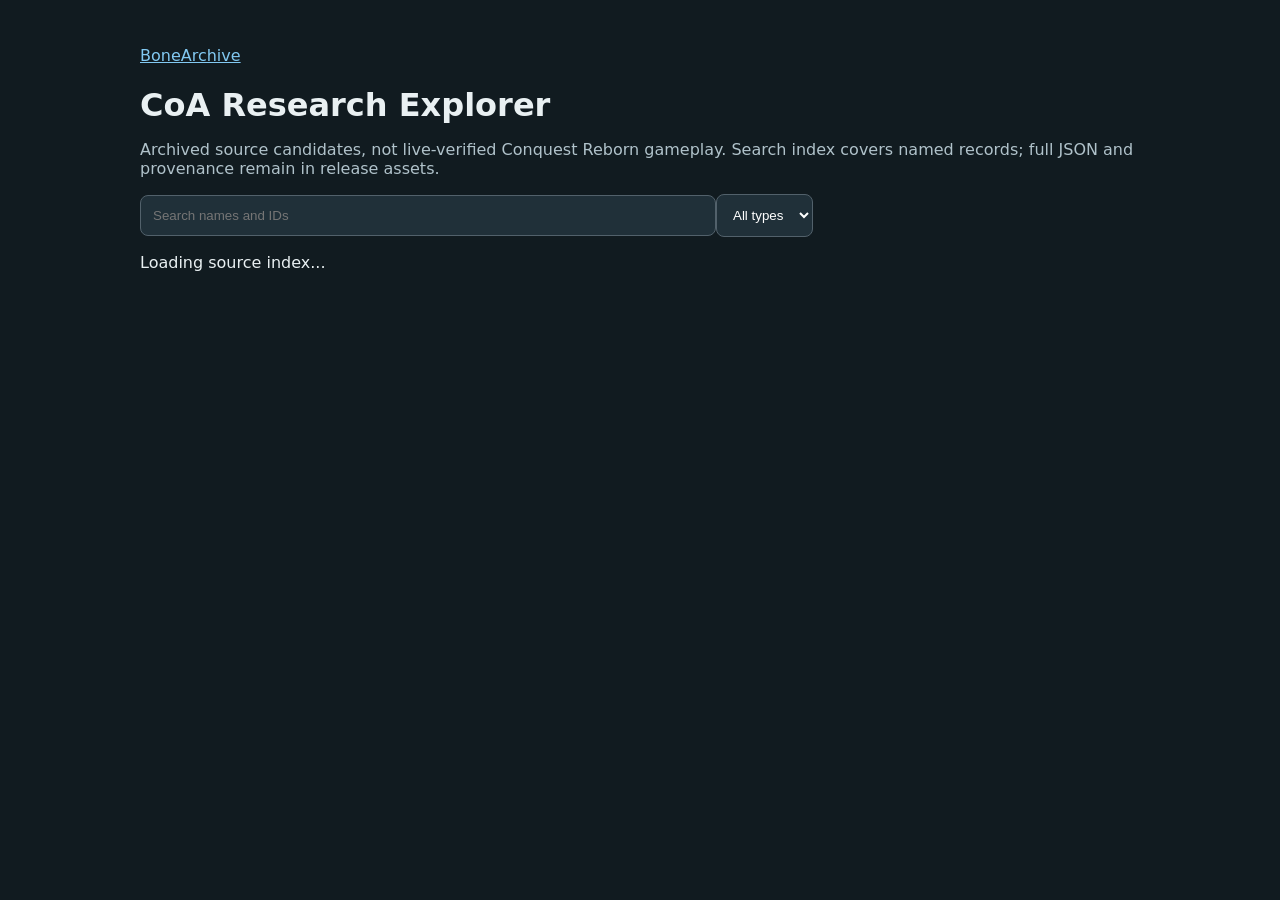
==== site/research-explorer.html @ f265a61b "feat: add source-status-aware searchable CoA research Explorer" ====
<!doctype html><html lang="en"><head><meta charset="utf-8"><meta name="viewport" content="width=device-width,initial-scale=1"><title>CoA Research Explorer v2</title><style>body{font:16px system-ui;background:#111b20;color:#e9f0f2;margin:0 auto;padding:30px;max-width:1000px}a{color:#82c9f2}input,select{background:#203039;color:white;padding:12px;border:1px solid #52616b;border-radius:8px}input{width:55%}button{cursor:pointer}article{padding:16px;border-bottom:1px solid #40525a}small{color:#b0c2ca}details{margin-top:8px}h1{margin-bottom:4px}.meta{color:#b0c2ca}</style></head><body><p><a href="./index.html">BoneArchive</a></p><h1>CoA Research Explorer</h1><p class="meta">Archived source candidates, not live-verified Conquest Reborn gameplay. Search index covers named records; full JSON and provenance remain in release assets.</p><input id="q" placeholder="Search names and IDs" aria-label="Search"><select id="kind"><option value="">All types</option><option>class</option><option>spec</option><option>quest</option><option>npc</option><option>object</option></select><p id="count">Loading source index...</p><section id="results"></section><script src="./research-explorer.js"></script></body></html>
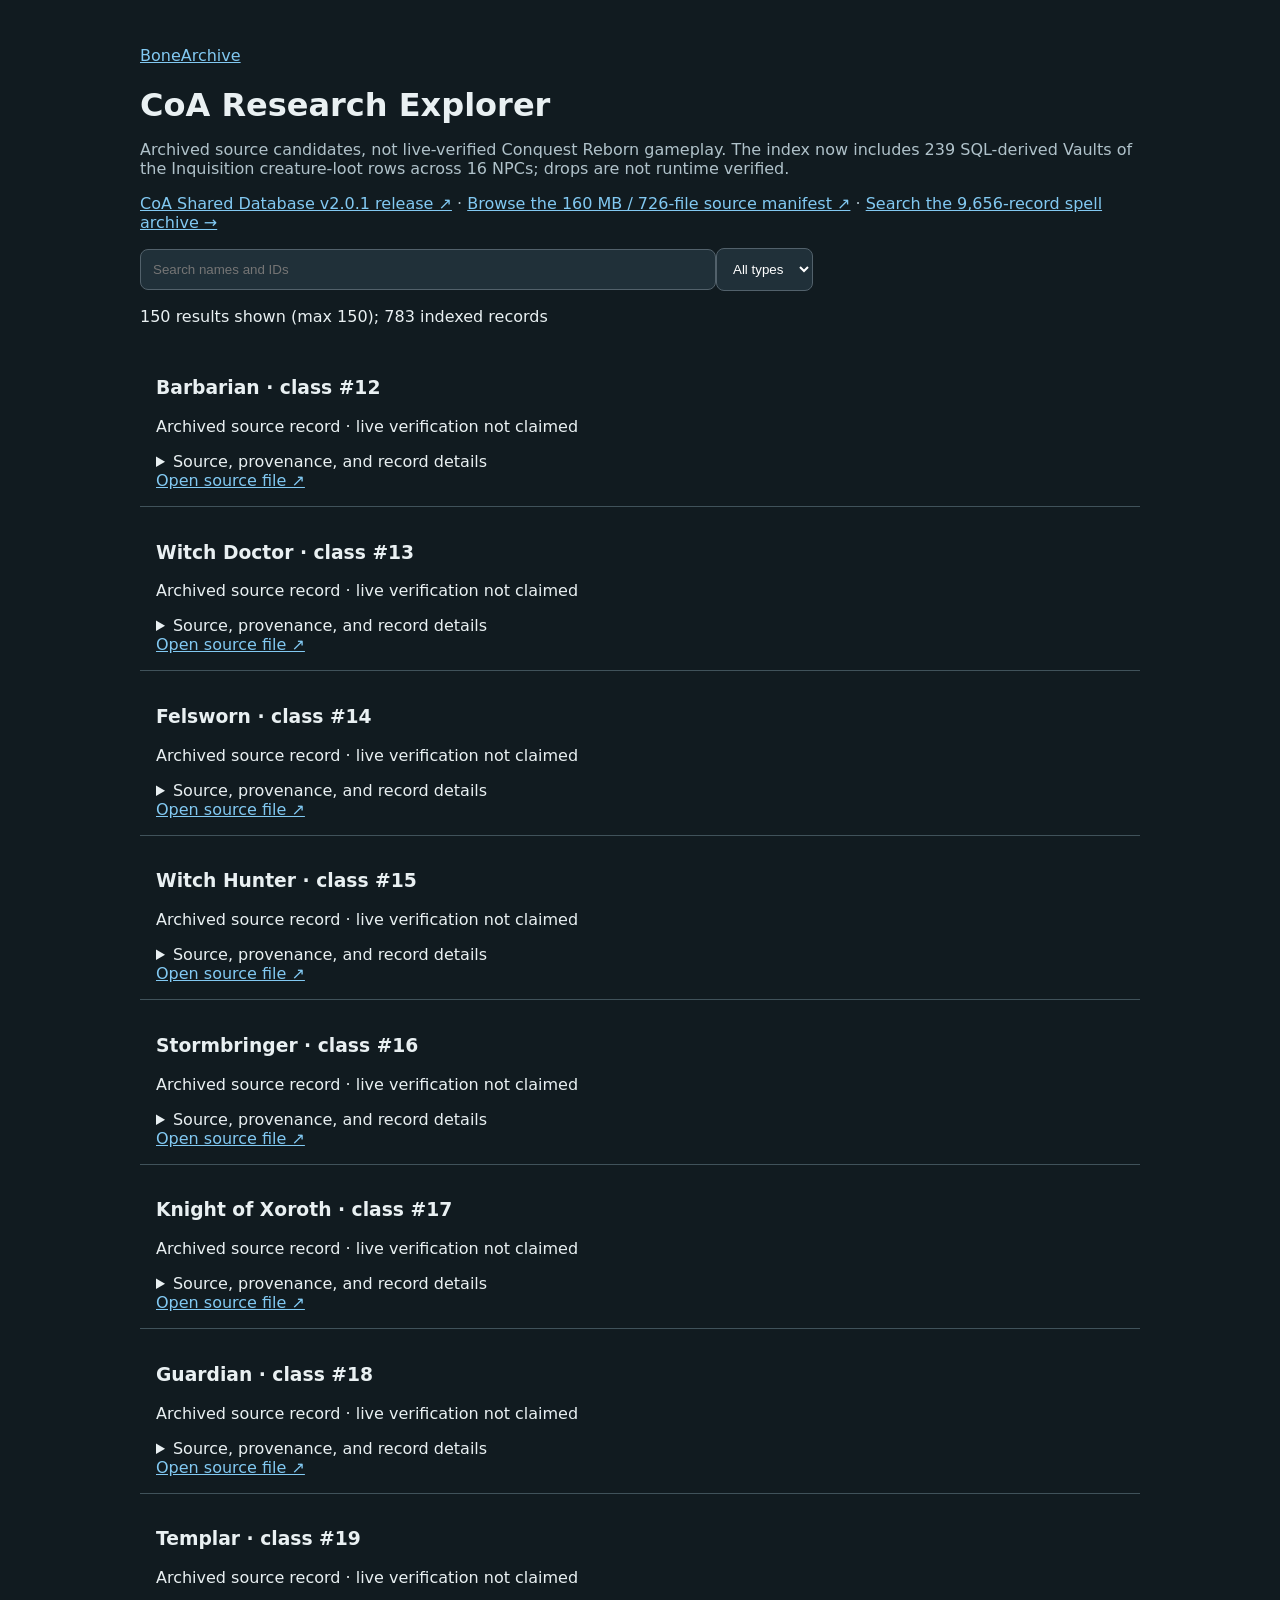
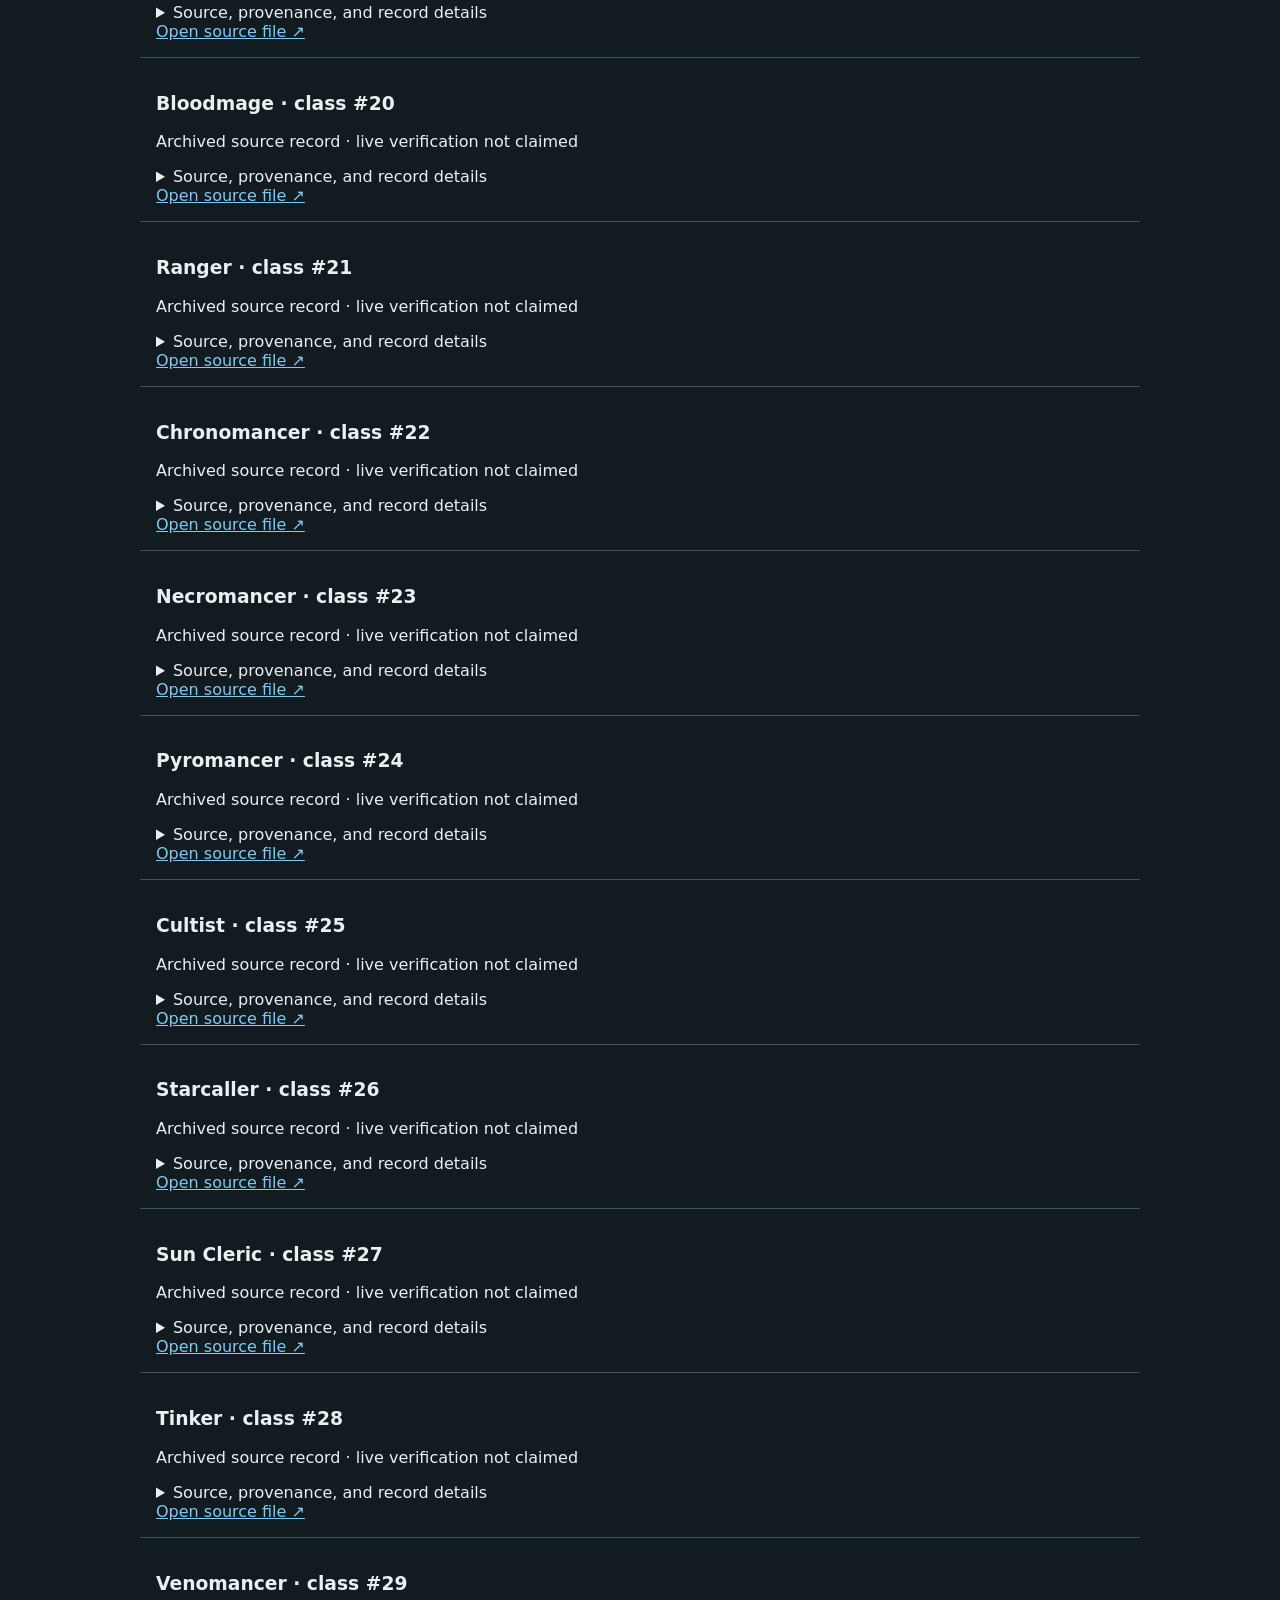
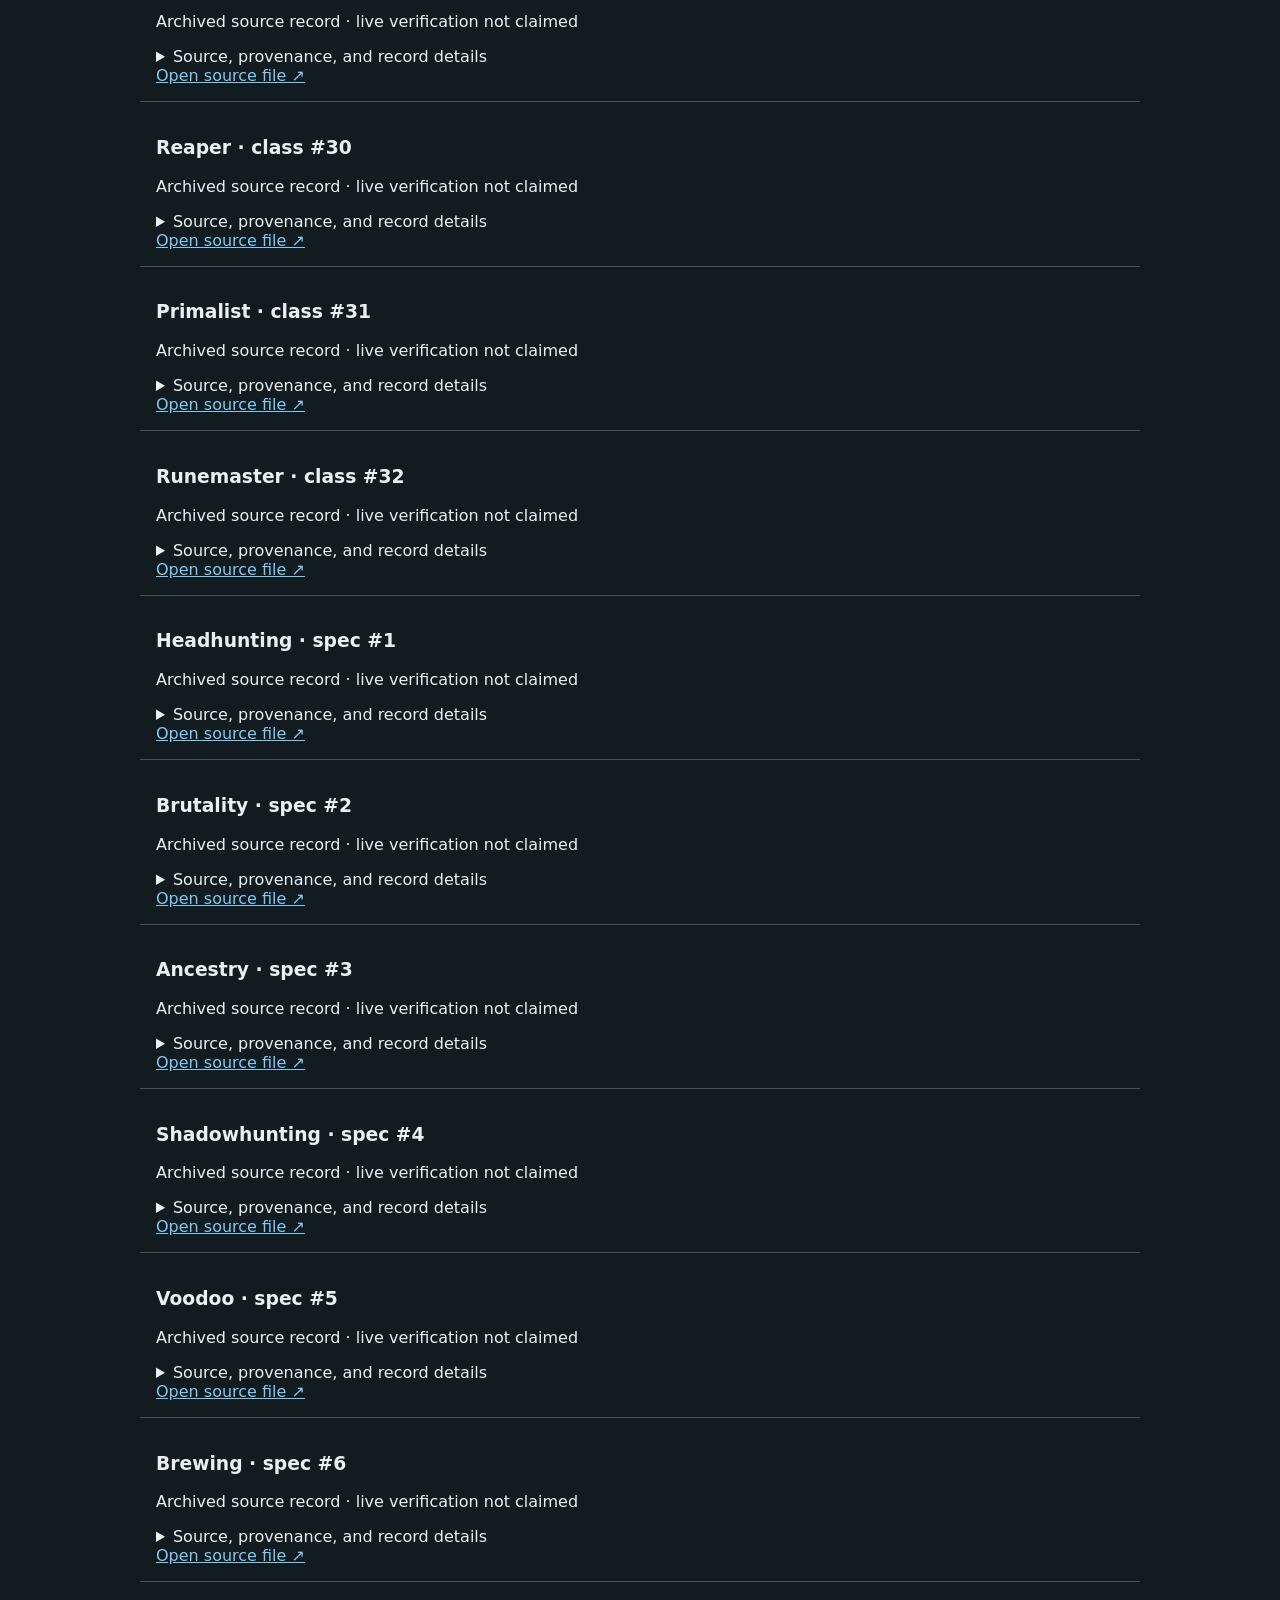
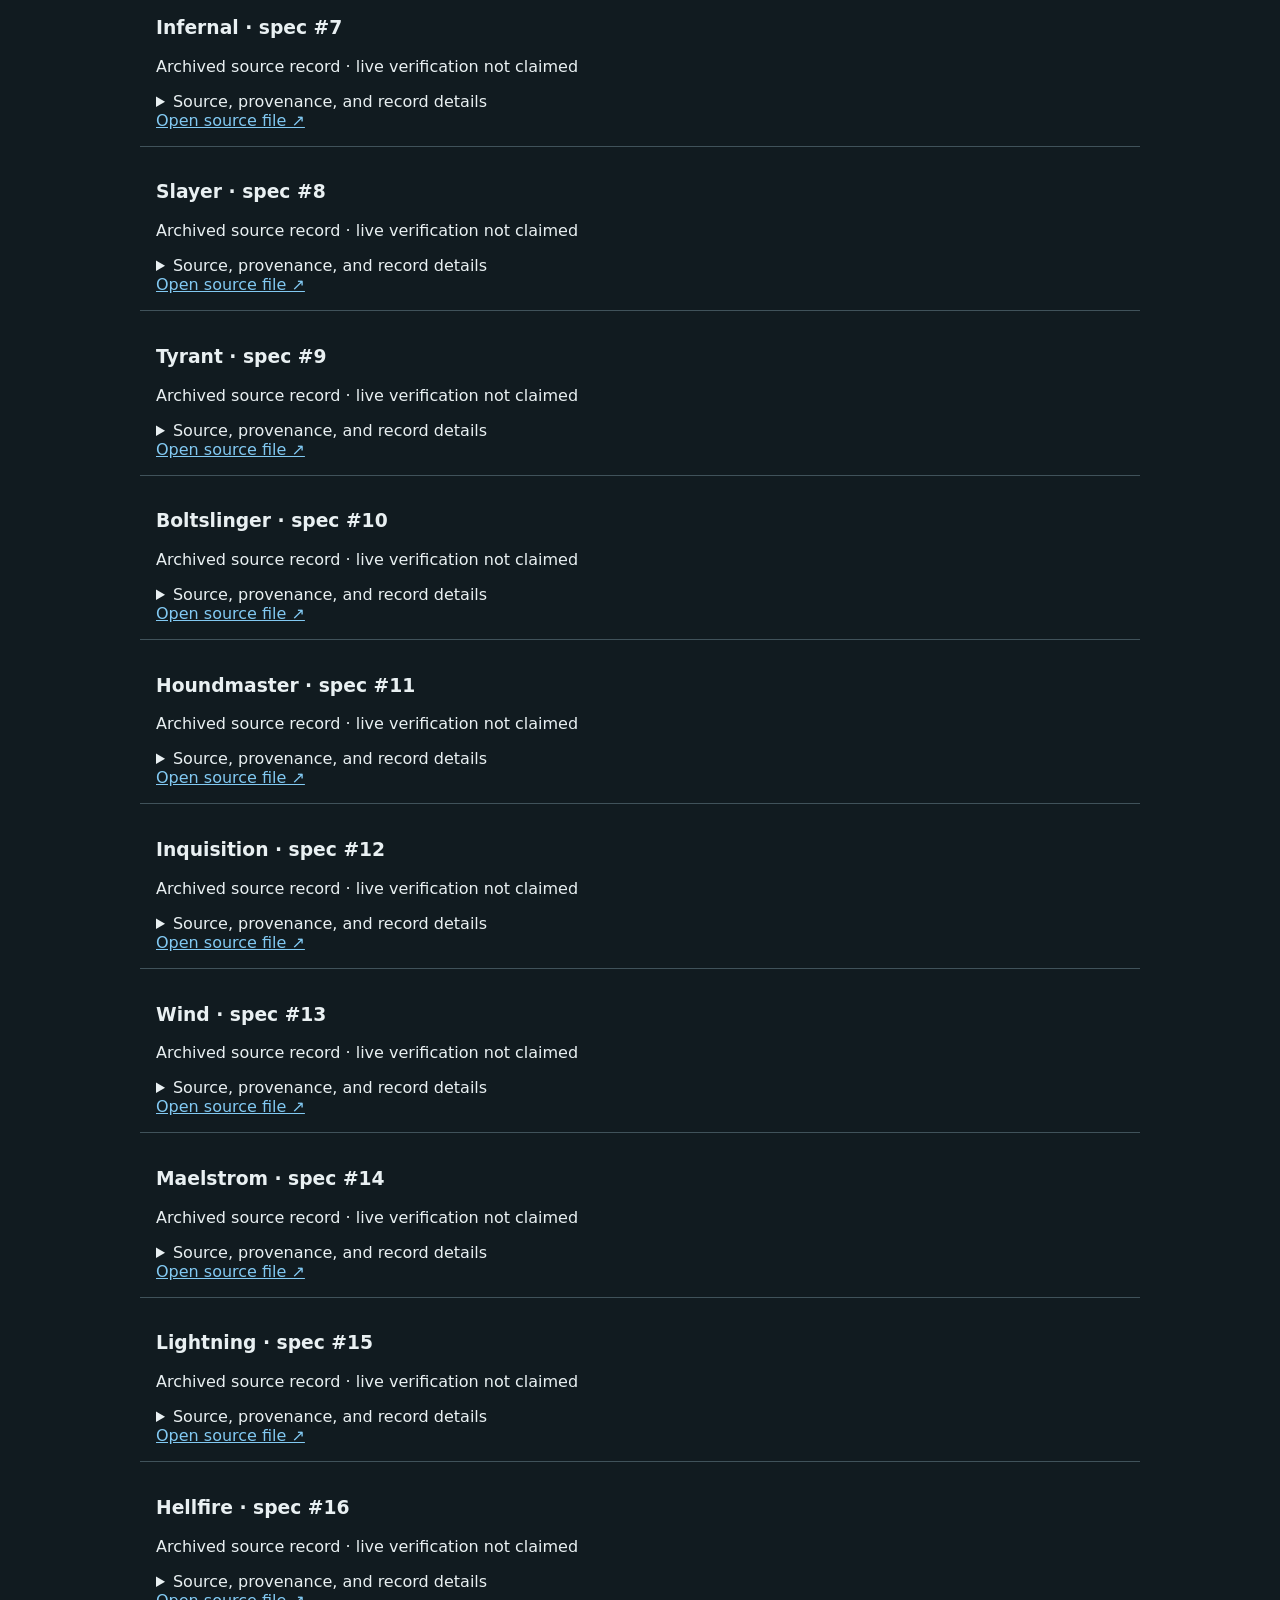
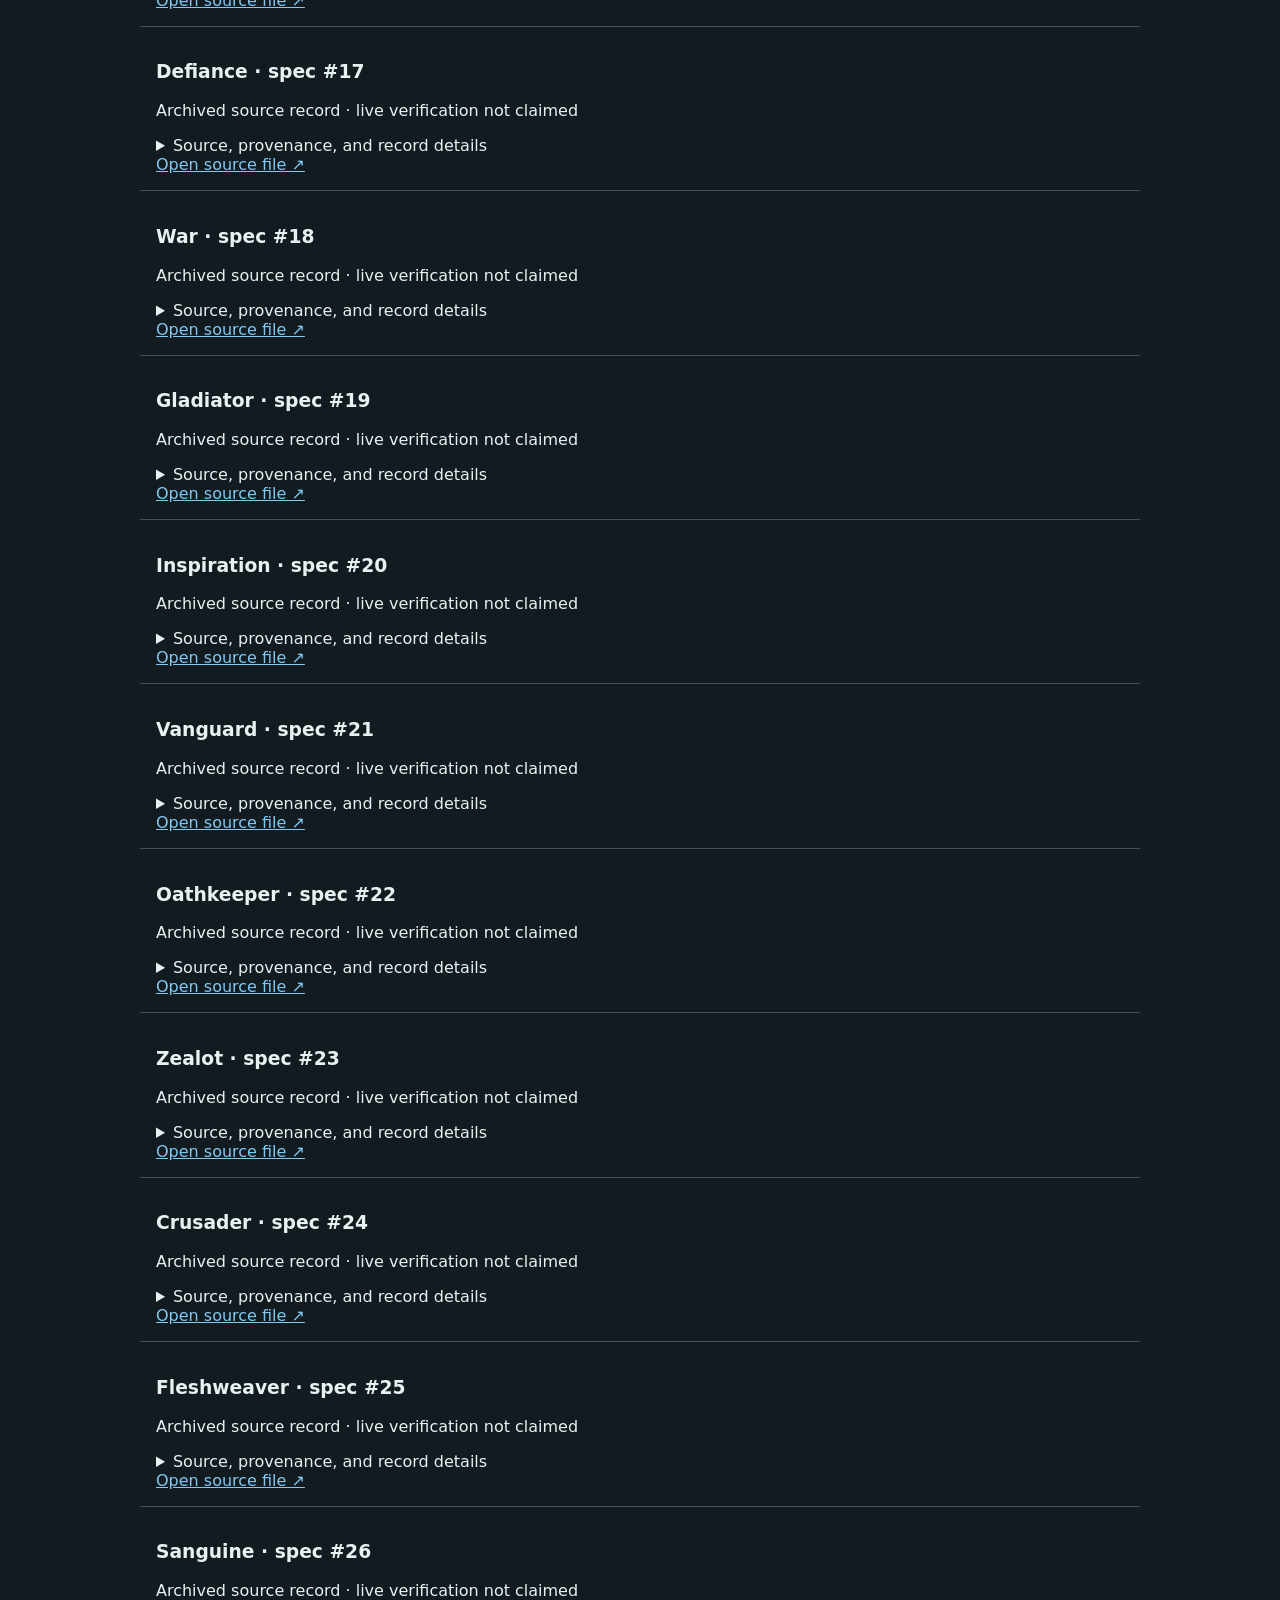
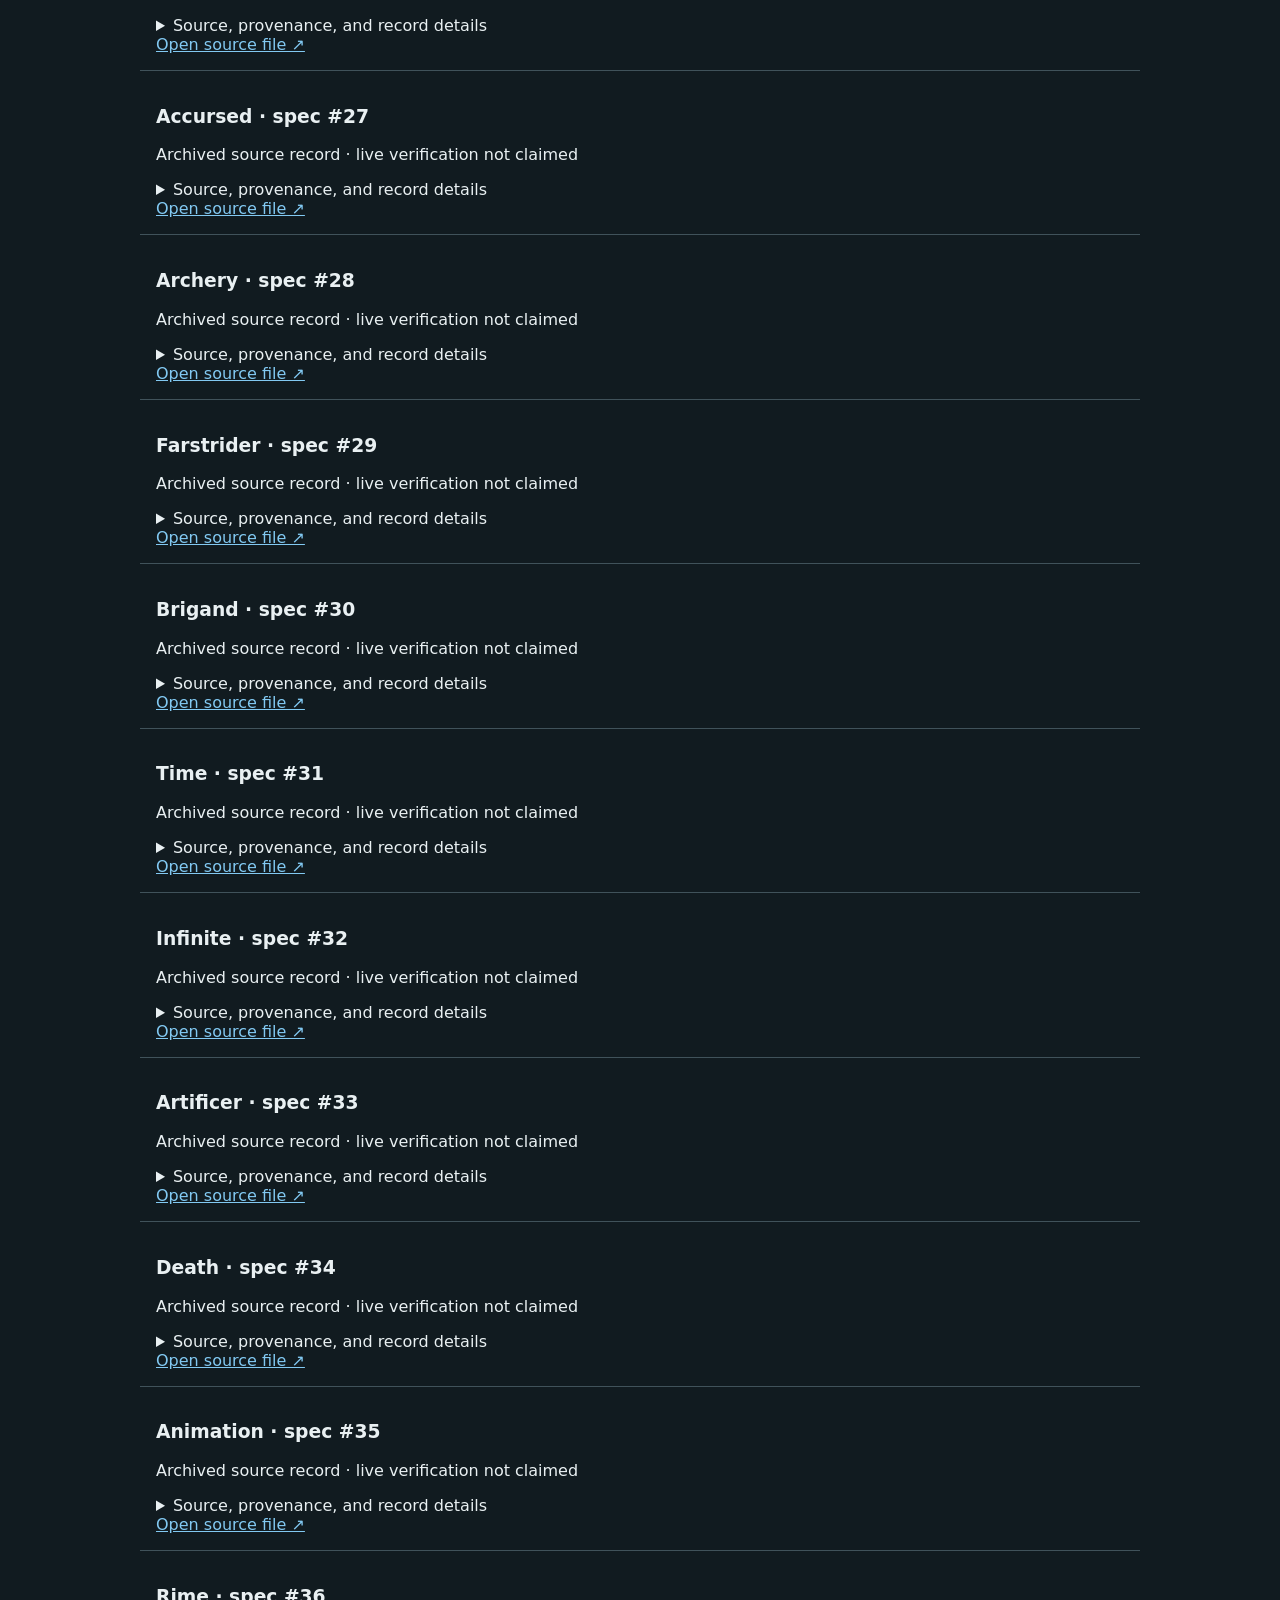
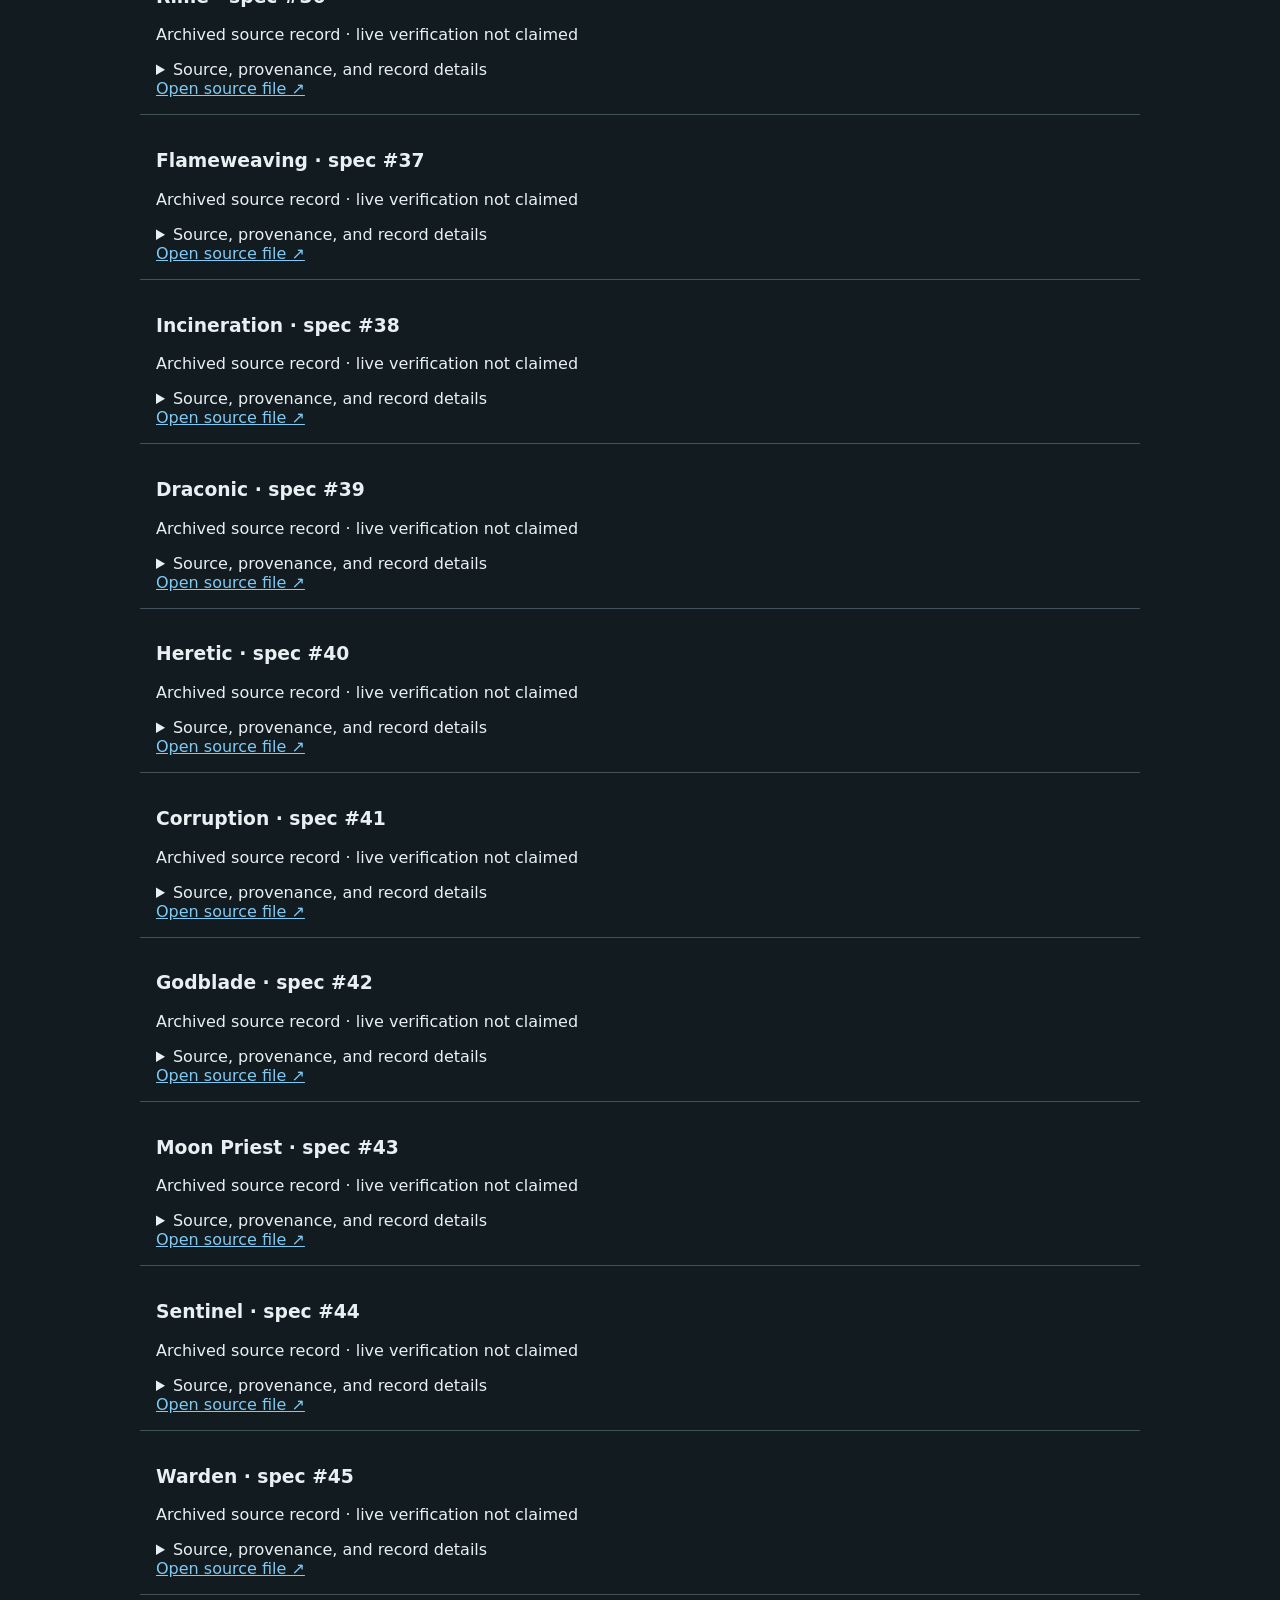
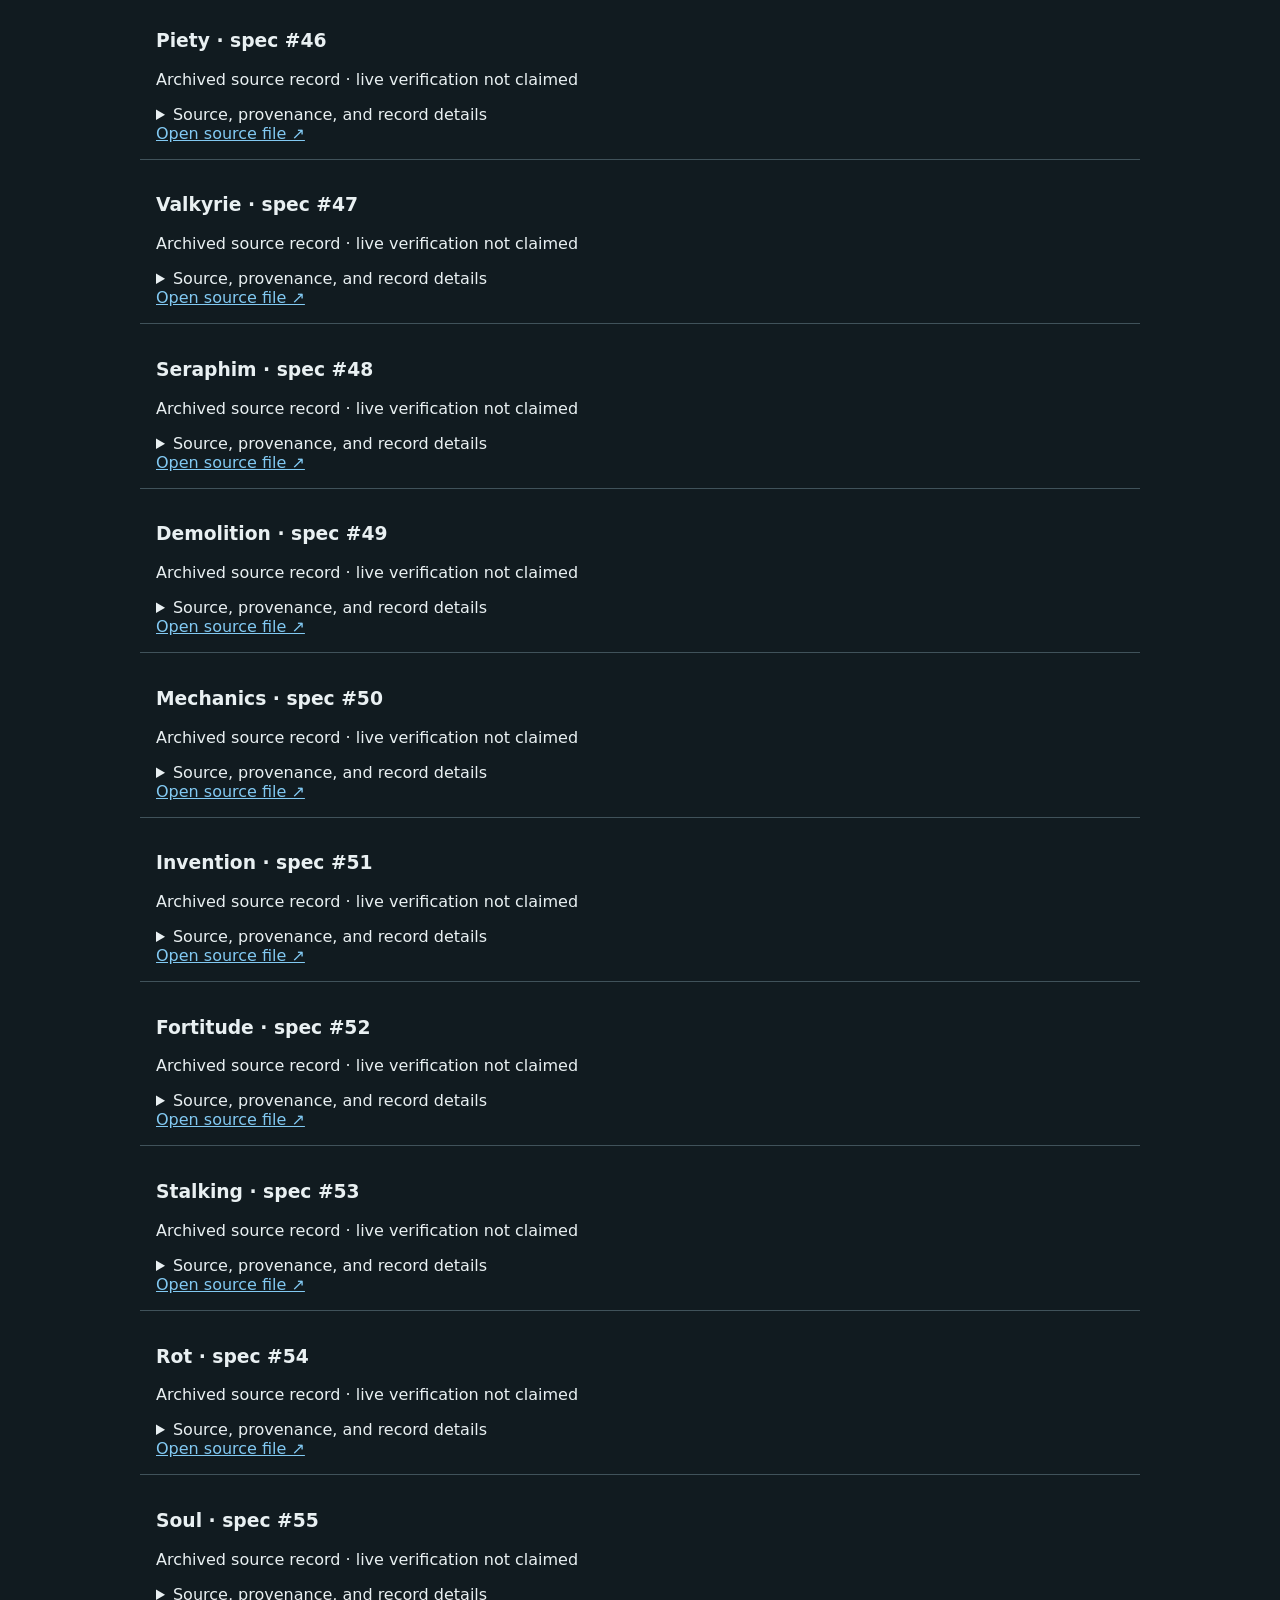
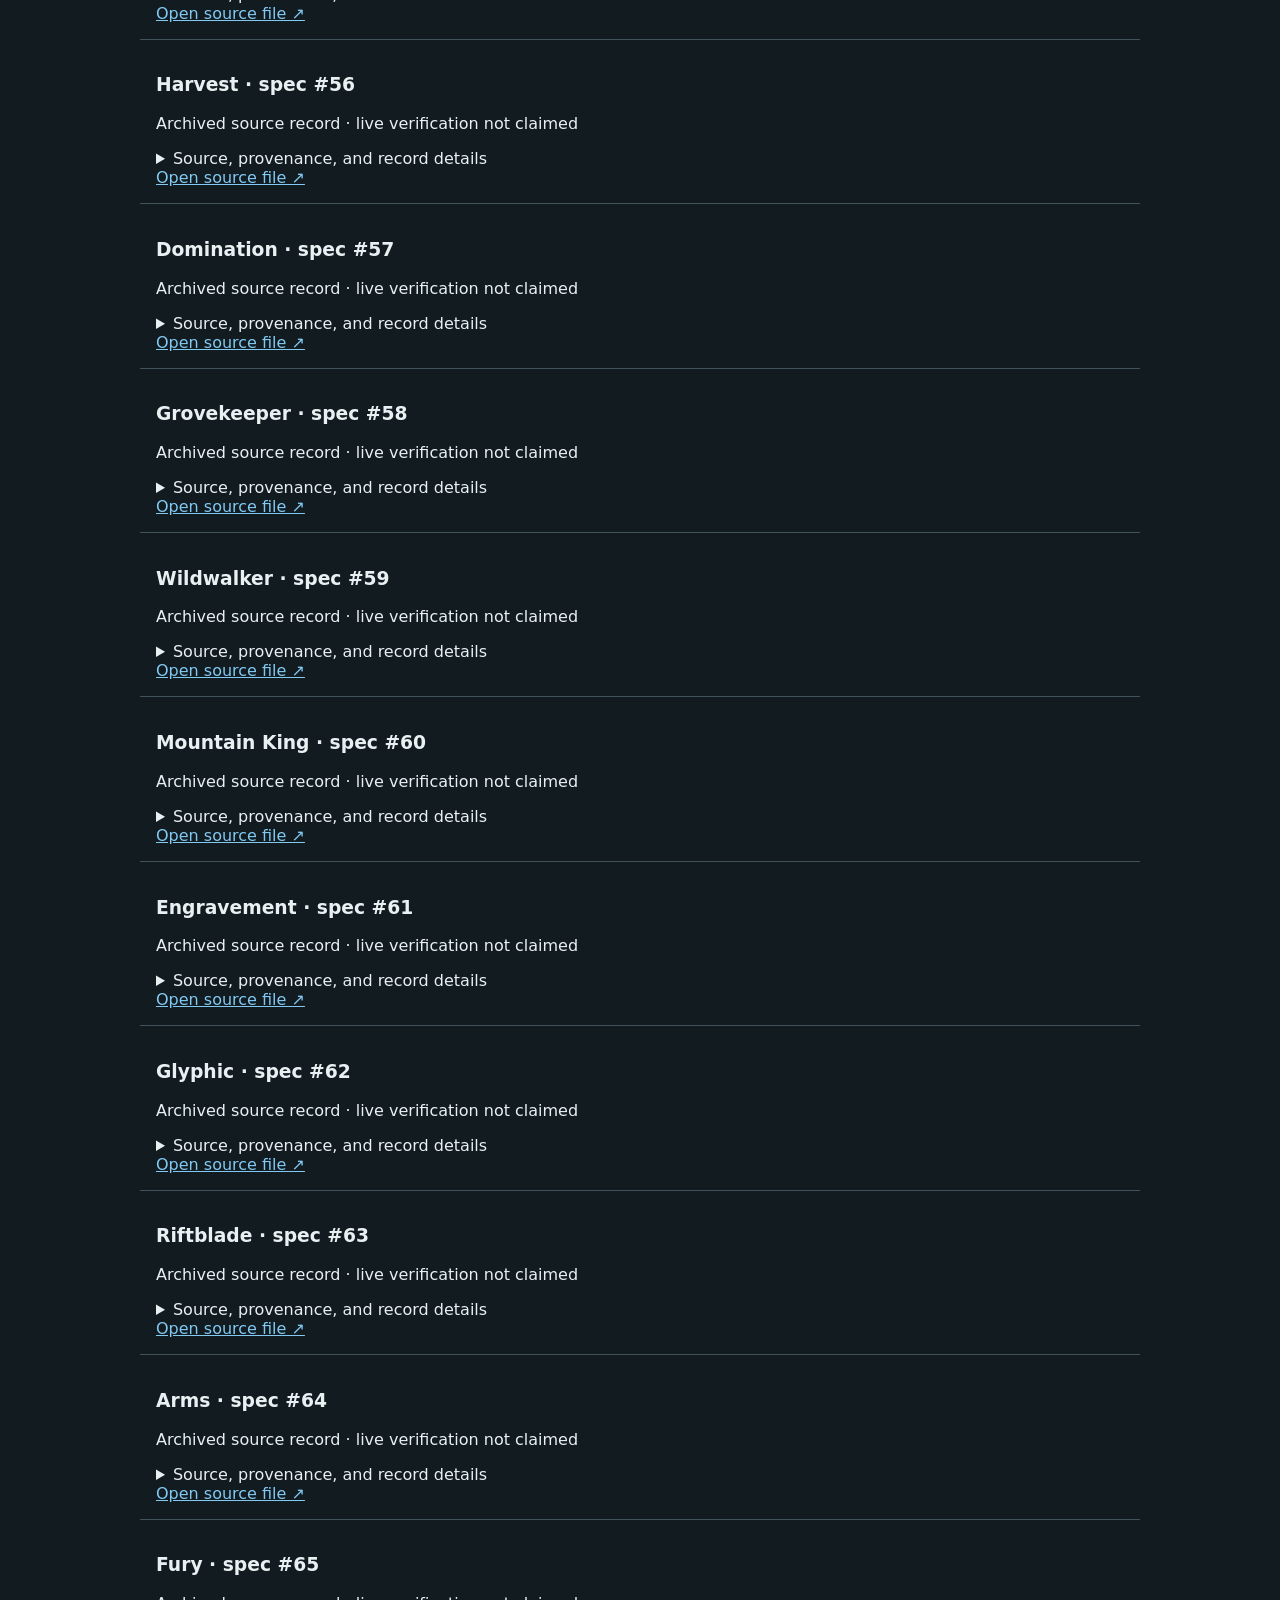
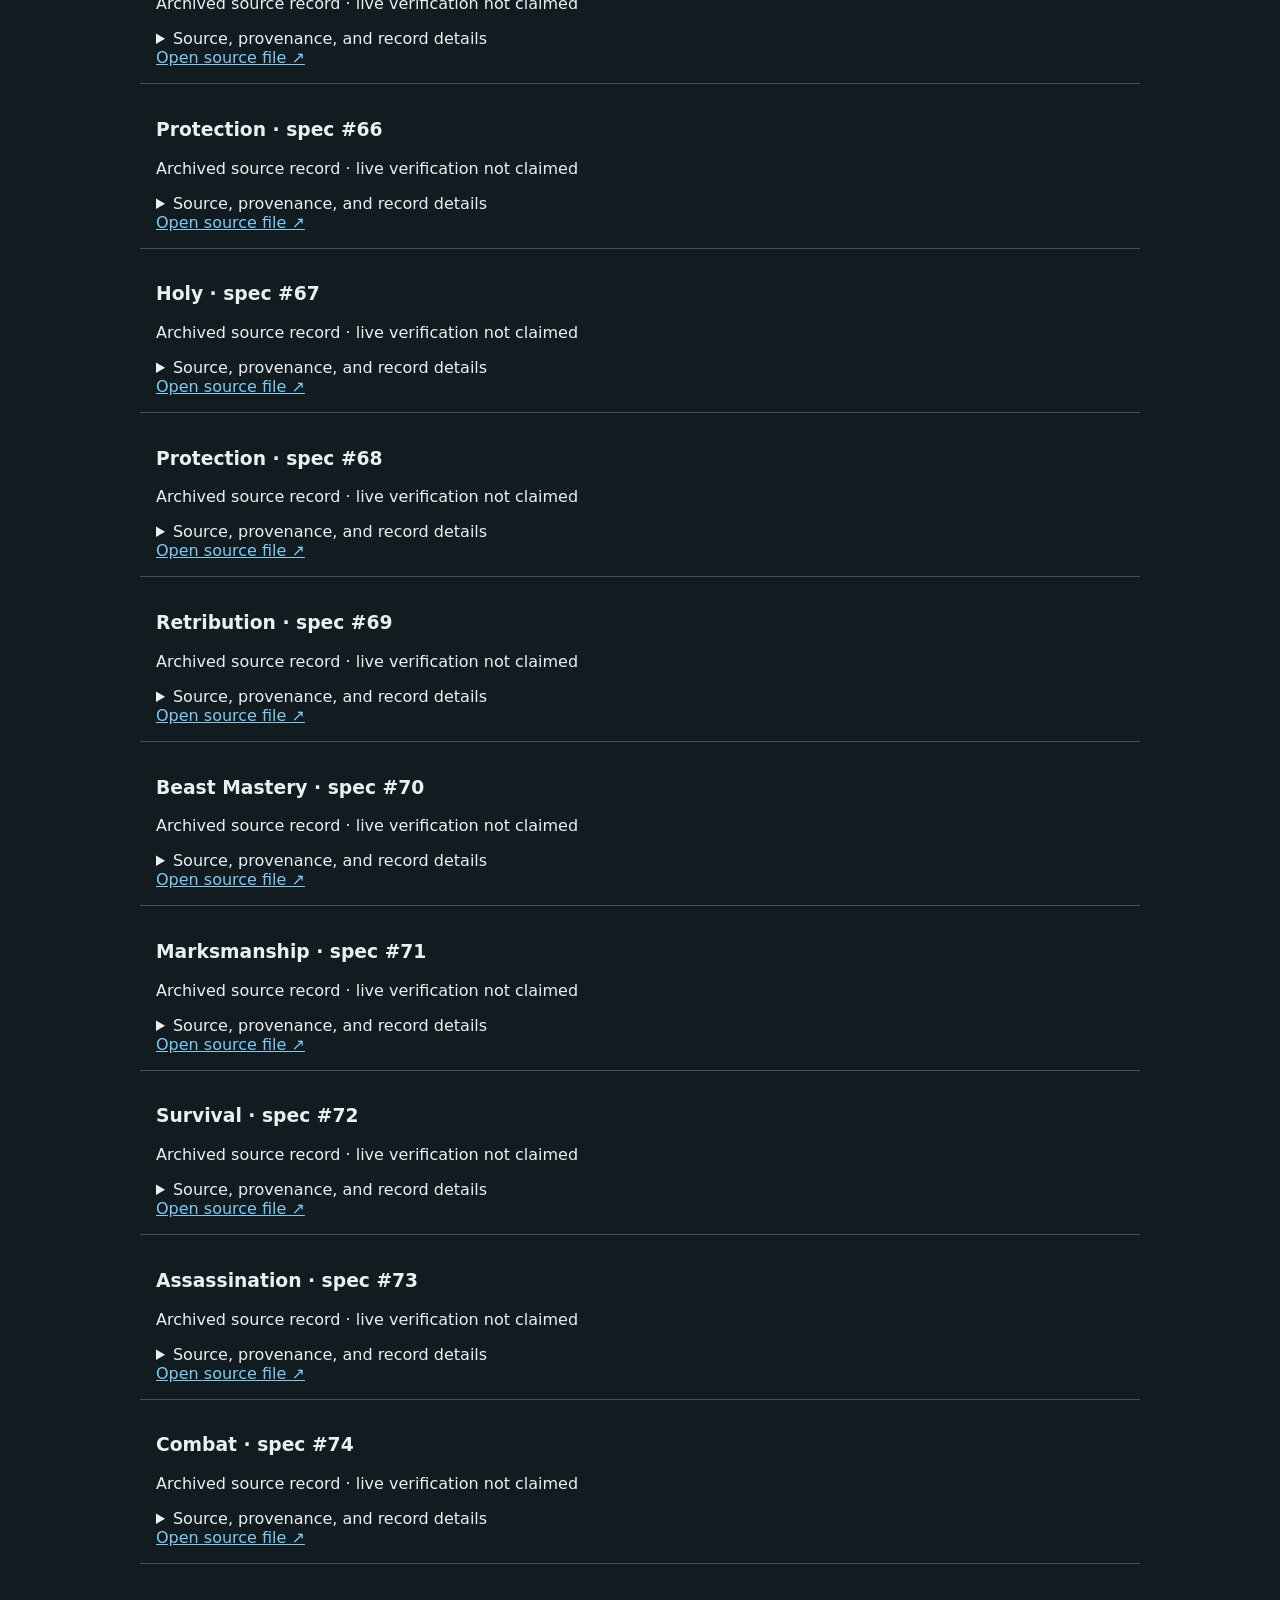
==== commit df3d0a9f: "Update BoneArchive research and validate all spec builds" ====
--- a/site/research-explorer.html
+++ b/site/research-explorer.html
@@ -1 +1 @@
-<!doctype html><html lang="en"><head><meta charset="utf-8"><meta name="viewport" content="width=device-width,initial-scale=1"><title>CoA Research Explorer v2</title><style>body{font:16px system-ui;background:#111b20;color:#e9f0f2;margin:0 auto;padding:30px;max-width:1000px}a{color:#82c9f2}input,select{background:#203039;color:white;padding:12px;border:1px solid #52616b;border-radius:8px}input{width:55%}button{cursor:pointer}article{padding:16px;border-bottom:1px solid #40525a}small{color:#b0c2ca}details{margin-top:8px}h1{margin-bottom:4px}.meta{color:#b0c2ca}</style></head><body><p><a href="./index.html">BoneArchive</a></p><h1>CoA Research Explorer</h1><p class="meta">Archived source candidates, not live-verified Conquest Reborn gameplay. Search index covers named records; full JSON and provenance remain in release assets.</p><input id="q" placeholder="Search names and IDs" aria-label="Search"><select id="kind"><option value="">All types</option><option>class</option><option>spec</option><option>quest</option><option>npc</option><option>object</option></select><p id="count">Loading source index...</p><section id="results"></section><script src="./research-explorer.js"></script></body></html>+<!doctype html><html lang="en"><head><meta charset="utf-8"><meta name="viewport" content="width=device-width,initial-scale=1"><title>CoA Research Explorer v2</title><style>body{font:16px system-ui;background:#111b20;color:#e9f0f2;margin:0 auto;padding:30px;max-width:1000px}a{color:#82c9f2}input,select{background:#203039;color:white;padding:12px;border:1px solid #52616b;border-radius:8px}input{width:55%}button{cursor:pointer}article{padding:16px;border-bottom:1px solid #40525a}small{color:#b0c2ca}details{margin-top:8px}h1{margin-bottom:4px}.meta{color:#b0c2ca}</style></head><body><p><a href="./index.html">BoneArchive</a></p><h1>CoA Research Explorer</h1><p class="meta">Archived source candidates, not live-verified Conquest Reborn gameplay. The index now includes 239 SQL-derived Vaults of the Inquisition creature-loot rows across 16 NPCs; drops are not runtime verified.</p><p class="meta"><a href="https://github.com/uncle-bone/CoA-Research/releases/tag/shared-database-v2.0.1">CoA Shared Database v2.0.1 release ↗</a> · <a href="https://github.com/uncle-bone/CoA-Research/blob/main/datasets/bulk/manifest.json">Browse the 160 MB / 726-file source manifest ↗</a> · <a href="./spell-database.html">Search the 9,656-record spell archive →</a></p><input id="q" placeholder="Search names and IDs" aria-label="Search"><select id="kind"><option value="">All types</option><option>class</option><option>spec</option><option>quest</option><option>npc</option><option>object</option><option>loot</option></select><p id="count">Loading source index...</p><section id="results"></section><script src="./research-explorer.js"></script></body></html>
